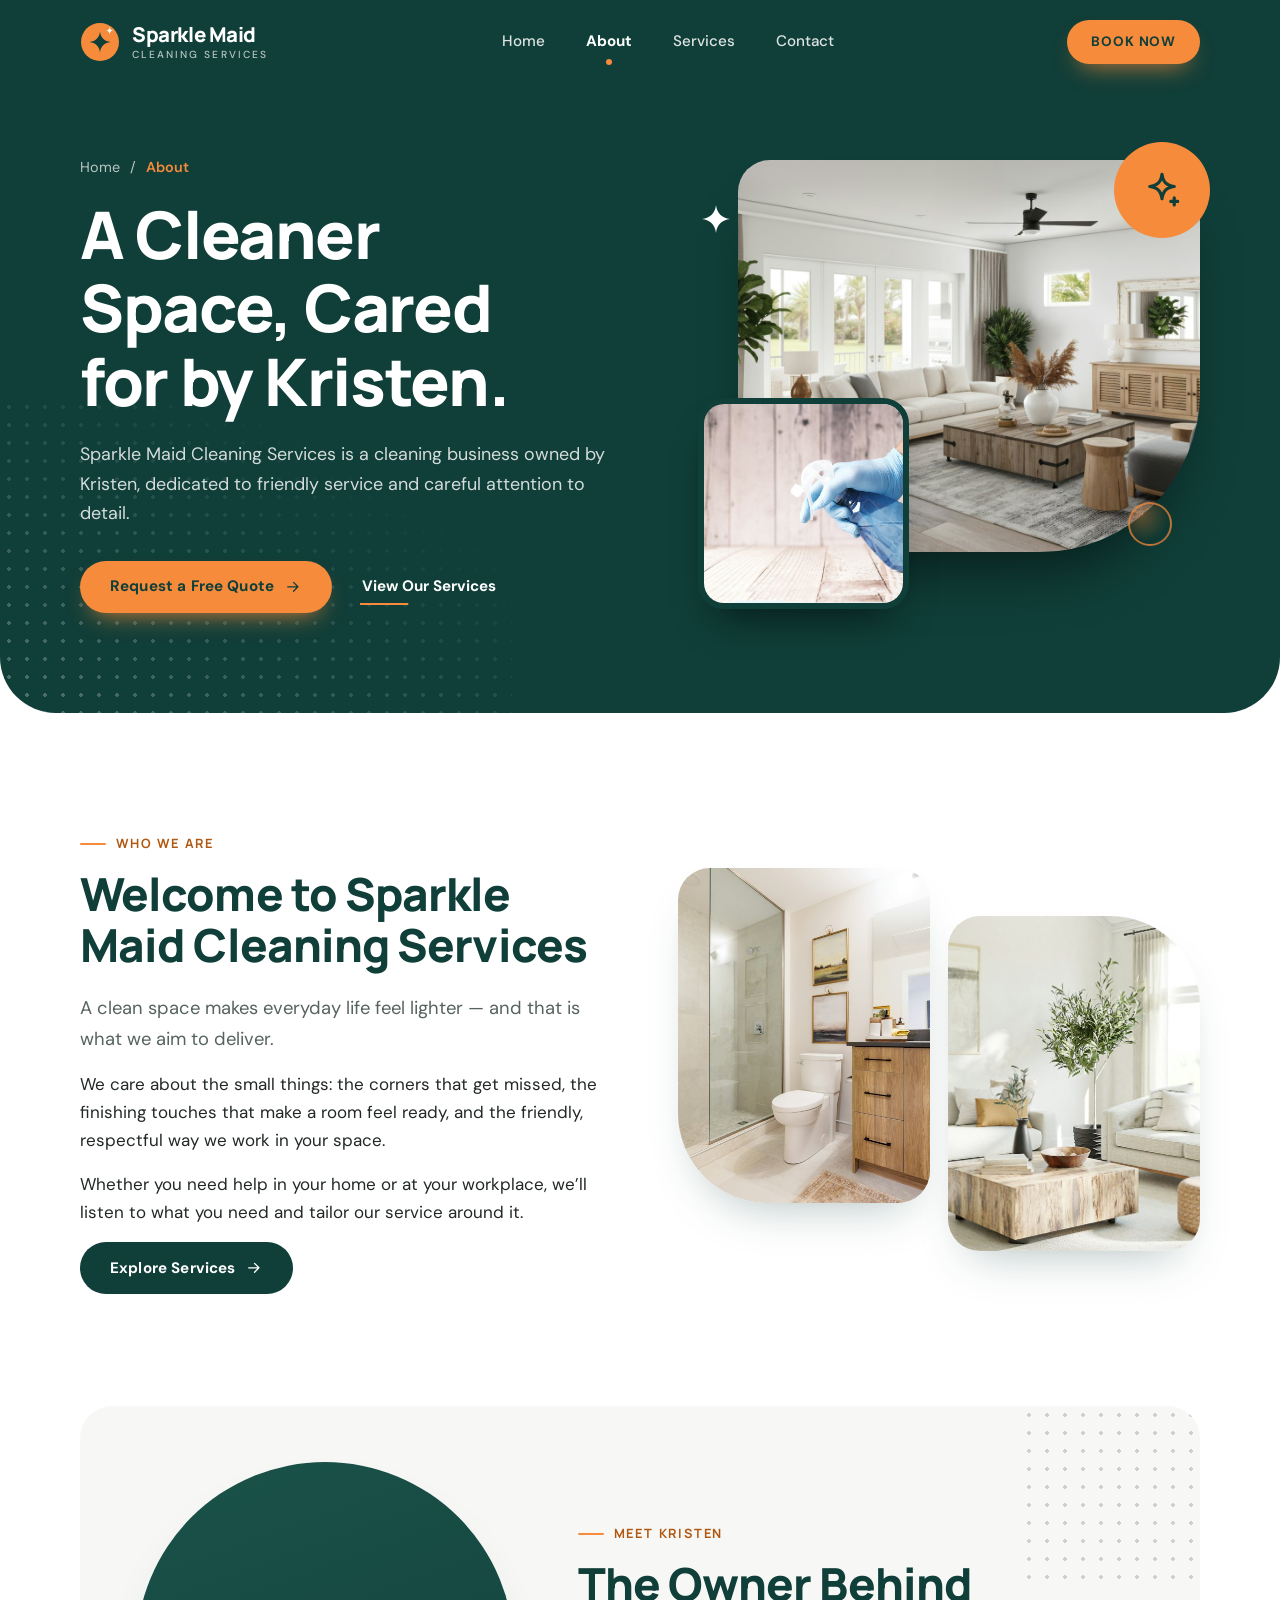
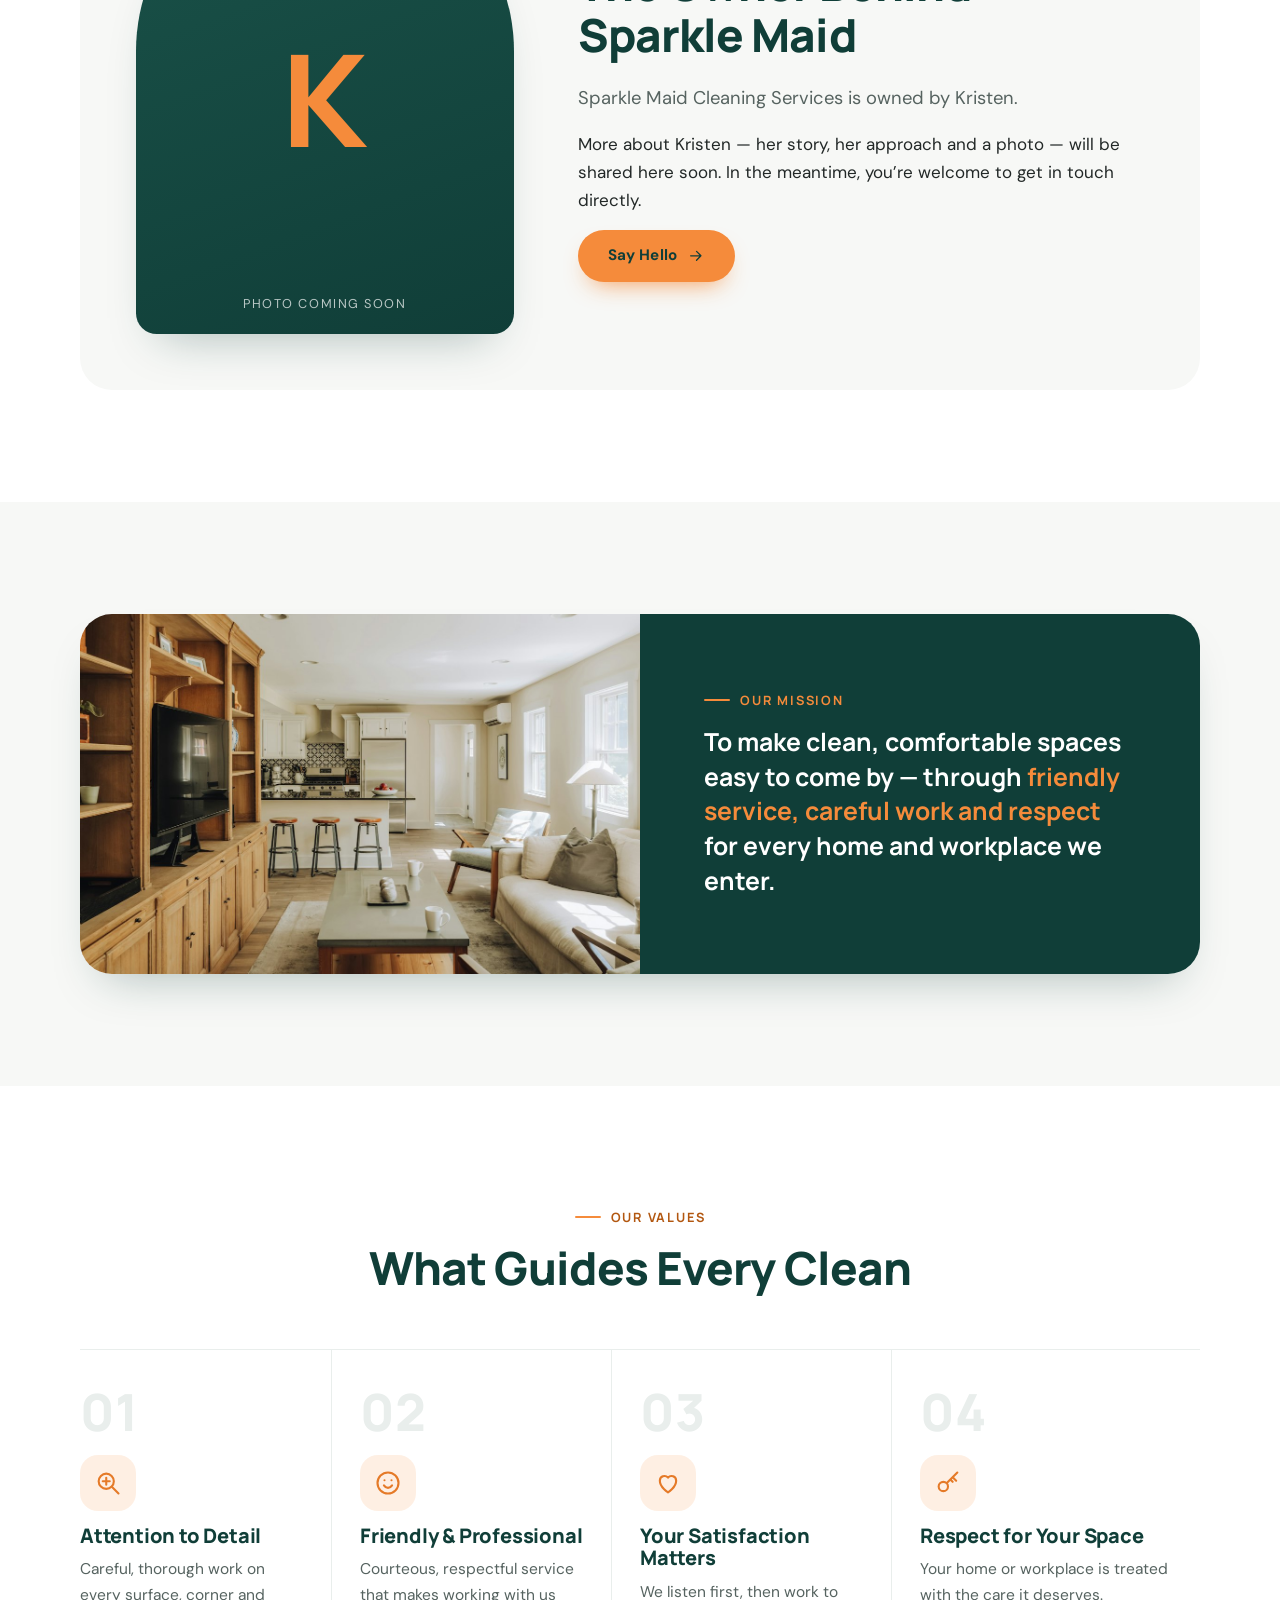
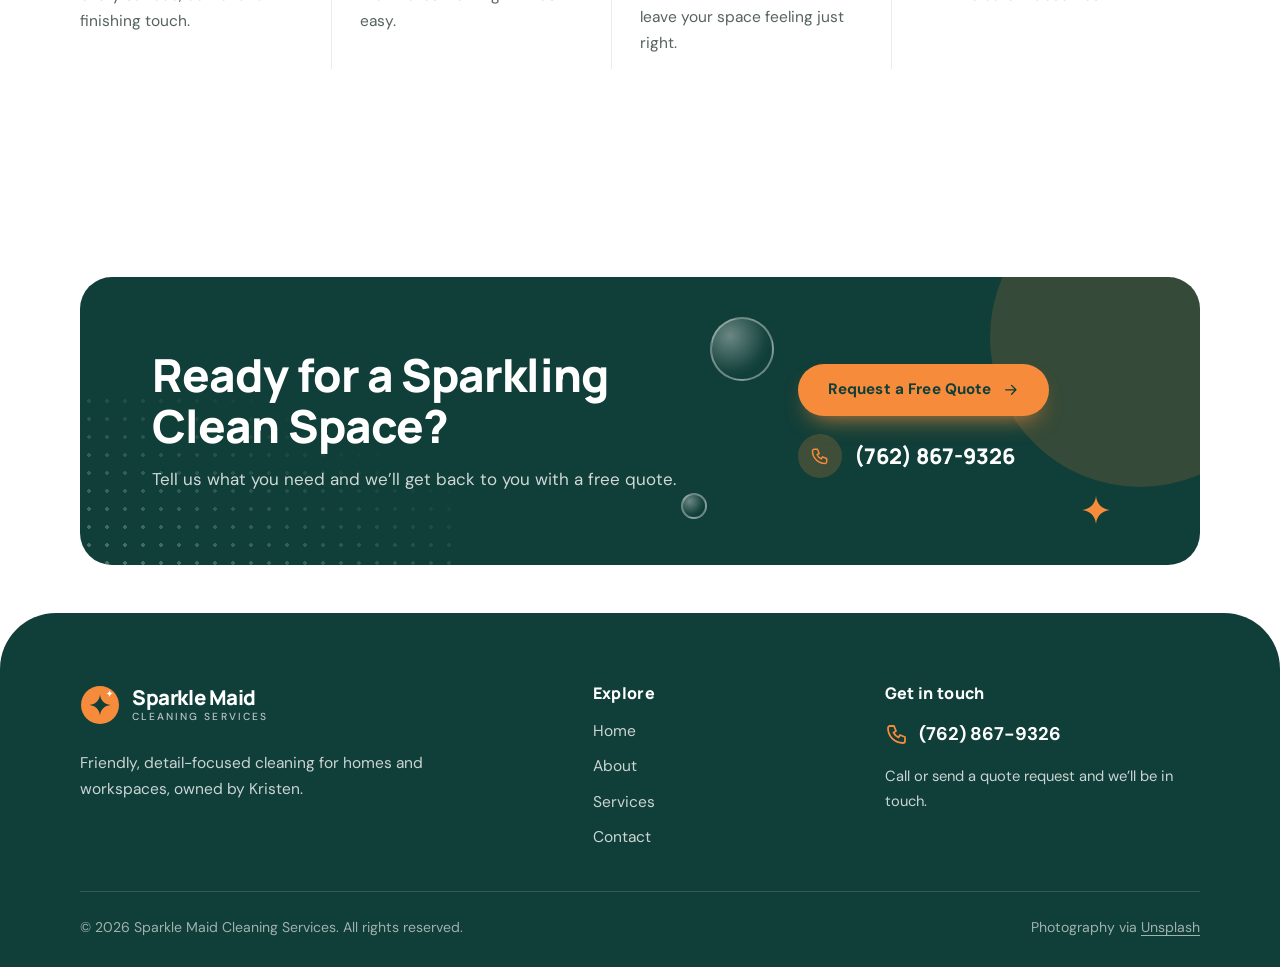
==== about.html @ 7c6f7af4 "Add Sparkle Maid Cleaning Services website Co-Authored-By: Claude Sonnet 5.5 <noreply@anthropic.com>" ====
<!DOCTYPE html>
<html lang="en">
<head>
  <meta charset="utf-8">
  <meta name="viewport" content="width=device-width, initial-scale=1">
  <title>About Us | Sparkle Maid Cleaning Services</title>
  <meta name="description" content="Meet Sparkle Maid Cleaning Services, a cleaning business owned by Kristen and built on friendly service, careful work and respect for your space.">
  <meta name="theme-color" content="#103E38">
  <meta property="og:type" content="website">
  <meta property="og:site_name" content="Sparkle Maid Cleaning Services">
  <meta property="og:title" content="About Us | Sparkle Maid Cleaning Services">
  <meta property="og:description" content="Meet Sparkle Maid Cleaning Services, a cleaning business owned by Kristen and built on friendly service, careful work and respect for your space.">
  <link rel="icon" href="images/favicon.svg" type="image/svg+xml">
  <link rel="preconnect" href="https://fonts.googleapis.com">
  <link rel="preconnect" href="https://fonts.gstatic.com" crossorigin>
  <link rel="stylesheet" href="https://fonts.googleapis.com/css2?family=DM+Sans:wght@400;500;700&family=Manrope:wght@700;800&display=swap">
  <link rel="stylesheet" href="css/styles.css">
  <script>document.documentElement.classList.add('js');</script>
</head>
<body>
<a class="skip-link" href="#main">Skip to main content</a>

<svg width="0" height="0" style="position:absolute" aria-hidden="true" focusable="false">
  <defs>
    <symbol id="logo-mark" viewBox="0 0 40 40"><circle cx="20" cy="20" r="19" fill="#F58B3B"/><path transform="translate(9.5 9.5) scale(.875)" fill="#103E38" d="M12 0c.8 7 5 11.2 12 12-7 .8-11.2 5-12 12C11.2 17 7 12.8 0 12 7 11.2 11.2 7 12 0z"/><path transform="translate(26 5) scale(.3)" fill="#fff" d="M12 0c.8 7 5 11.2 12 12-7 .8-11.2 5-12 12C11.2 17 7 12.8 0 12 7 11.2 11.2 7 12 0z"/></symbol>
    <symbol id="i-arrow" viewBox="0 0 24 24"><path d="M5 12h14M13 6l6 6-6 6"/></symbol>
    <symbol id="i-check" viewBox="0 0 24 24"><path d="M5 12.5l4.5 4.5L19 7.5"/></symbol>
    <symbol id="i-menu" viewBox="0 0 24 24"><path d="M4 7h16M4 12h16M4 17h16"/></symbol>
    <symbol id="i-close" viewBox="0 0 24 24"><path d="M6 6l12 12M18 6L6 18"/></symbol>
    <symbol id="i-phone" viewBox="0 0 24 24"><path d="M5 4h4l2 5-2.5 1.5a11 11 0 005 5L15 13l5 2v4a2 2 0 01-2 2A15 15 0 013 6a2 2 0 012-2z"/></symbol>
    <symbol id="i-detail" viewBox="0 0 24 24"><circle cx="10.5" cy="10.5" r="6.5"/><path d="M15.5 15.5L21 21M10.5 7.5v6M7.5 10.5h6"/></symbol>
    <symbol id="i-smile" viewBox="0 0 24 24"><circle cx="12" cy="12" r="9"/><path d="M8.5 14c1 1.5 2.2 2.2 3.5 2.2s2.5-.7 3.5-2.2M9 9.6h.01M15 9.6h.01"/></symbol>
    <symbol id="i-heart" viewBox="0 0 24 24"><path d="M12 20s-7-4.4-7-10a4 4 0 017-2.6A4 4 0 0119 10c0 5.6-7 10-7 10z"/></symbol>
    <symbol id="i-home" viewBox="0 0 24 24"><path d="M4 11l8-7 8 7v8a1 1 0 01-1 1h-4v-6H9v6H5a1 1 0 01-1-1v-8z"/></symbol>
    <symbol id="i-sparkle" viewBox="0 0 24 24"><path d="M12 3c.6 4.5 2.5 6.4 7 7-4.5.6-6.4 2.5-7 7-.6-4.5-2.5-6.4-7-7 4.5-.6 6.4-2.5 7-7zM19 16.5v4M17 18.5h4"/></symbol>
    <symbol id="i-drop" viewBox="0 0 24 24"><path d="M12 3s6 6.2 6 10.5a6 6 0 01-12 0C6 9.2 12 3 12 3z"/></symbol>
    <symbol id="i-box" viewBox="0 0 24 24"><path d="M3 8l9-5 9 5v8l-9 5-9-5V8zM3 8l9 5 9-5M12 13v8"/></symbol>
    <symbol id="i-building" viewBox="0 0 24 24"><path d="M5 21V4h9v17M14 9h5v12M3 21h18M8 8h3M8 12h3M8 16h3"/></symbol>
    <symbol id="i-chat" viewBox="0 0 24 24"><path d="M4 5h16v11H9l-5 4V5z"/></symbol>
    <symbol id="i-sliders" viewBox="0 0 24 24"><path d="M4 7h8M18 7h2M4 17h2M12 17h8"/><circle cx="15" cy="7" r="2.2"/><circle cx="9" cy="17" r="2.2"/></symbol>
    <symbol id="i-key" viewBox="0 0 24 24"><circle cx="8" cy="15" r="4"/><path d="M11 12l9-9M16 7l3 3M14 9l2 2"/></symbol>
    <symbol id="i-user" viewBox="0 0 24 24"><circle cx="12" cy="8" r="4"/><path d="M4 21c0-4 3.6-6 8-6s8 2 8 6"/></symbol>
    <symbol id="i-quote" viewBox="0 0 24 24"><path fill="currentColor" stroke="none" d="M6 6h5v6c0 3.6-1.8 6-5 7l-1-1.8c1.7-.8 2.4-2 2.4-3.7H6V6zm8 0h5v6c0 3.6-1.8 6-5 7l-1-1.8c1.7-.8 2.4-2 2.4-3.7H14V6z"/></symbol>
  </defs>
</svg>

<header class="site-header">
  <div class="container nav">
    <a class="logo" href="index.html" aria-label="Sparkle Maid Cleaning Services — home">
      <svg class="logo-mark" aria-hidden="true"><use href="#logo-mark"/></svg>
      <span class="logo-text">Sparkle Maid<small>Cleaning Services</small></span>
    </a>
    <nav class="nav-links" aria-label="Main">
      <a href="index.html">Home</a>
      <a href="about.html" aria-current="page">About</a>
      <a href="services.html">Services</a>
      <a href="contact.html">Contact</a>
    </nav>
    <div class="nav-cta">
      <a class="btn btn-primary btn-sm" href="contact.html">Book Now</a>
      <button class="menu-toggle" type="button" aria-expanded="false" aria-controls="mobile-menu" aria-label="Open menu">
        <svg class="icon i-menu" aria-hidden="true" focusable="false"><use href="#i-menu"/></svg><svg class="icon i-close" aria-hidden="true" focusable="false"><use href="#i-close"/></svg>
      </button>
    </div>
  </div>
  <div class="mobile-menu" id="mobile-menu">
    <ul>
      <li><a href="index.html">Home</a></li>
      <li><a href="about.html" aria-current="page">About</a></li>
      <li><a href="services.html">Services</a></li>
      <li><a href="contact.html">Contact</a></li>
    </ul>
    <a class="btn btn-primary" href="contact.html">Book Now</a>
  </div>
</header>
<main id="main">

<section class="page-hero about-hero on-dark" aria-labelledby="about-title">
  <span class="dots" style="left:0;bottom:0;width:40%;height:50%;-webkit-mask-image:linear-gradient(to top right,#000,transparent 75%);mask-image:linear-gradient(to top right,#000,transparent 75%)" aria-hidden="true"></span>
  <div class="container hero-grid">
    <div class="hero-copy">
      <nav class="crumbs" aria-label="Breadcrumb"><a href="index.html">Home</a><span aria-hidden="true">/</span><span aria-current="page">About</span></nav>
      <h1 id="about-title">A Cleaner Space, Cared for by Kristen.</h1>
      <p class="lead" style="color:rgba(255,255,255,.82)">Sparkle Maid Cleaning Services is a cleaning business owned by Kristen, dedicated to friendly service and careful attention to detail.</p>
      <div class="hero-actions">
        <a class="btn btn-primary" href="contact.html">Request a Free Quote <svg class="icon " aria-hidden="true" focusable="false"><use href="#i-arrow"/></svg></a>
        <a class="link-underline" href="services.html">View Our Services</a>
      </div>
    </div>
    <div class="about-hero-art">
      <div class="big"><img src="images/page-hero-living.jpg" alt="Bright, welcoming living room with white sofas and large windows" width="1500" height="900" fetchpriority="high" decoding="async"></div>
      <div class="small"><img src="images/about-spray.jpg" alt="Blue-gloved hand holding a spray bottle ready to clean" width="1000" height="667"  decoding="async"></div>
      <span class="badge" aria-hidden="true"><svg class="icon " aria-hidden="true" focusable="false"><use href="#i-sparkle"/></svg></span>
      <span class="bubble b2 is-orange" aria-hidden="true"></span><span class="spark s2 white" style="" aria-hidden="true"><svg viewBox="0 0 24 24"><path d="M12 0c.8 7 5 11.2 12 12-7 .8-11.2 5-12 12C11.2 17 7 12.8 0 12 7 11.2 11.2 7 12 0z"/></svg></span>
    </div>
  </div>
</section>

<section class="section" aria-labelledby="intro-heading">
  <div class="container intro-grid">
    <div class="reveal reveal-left">
      <span class="eyebrow">Who We Are</span>
      <h2 id="intro-heading">Welcome to Sparkle Maid Cleaning Services</h2>
      <p class="lead">A clean space makes everyday life feel lighter &mdash; and that is what we aim to deliver.</p>
      <p>We care about the small things: the corners that get missed, the finishing touches that make a room feel ready, and the friendly, respectful way we work in your space.</p>
      <p>Whether you need help in your home or at your workplace, we&rsquo;ll listen to what you need and tailor our service around it.</p>
      <a class="btn btn-dark" href="services.html">Explore Services <svg class="icon " aria-hidden="true" focusable="false"><use href="#i-arrow"/></svg></a>
    </div>
    <div class="intro-photos reveal reveal-right">
      <figure class="i1"><img src="images/about-bath.jpg" alt="Bright bathroom with a wooden vanity, toilet and glass shower" width="1000" height="667" loading="lazy" decoding="async"></figure>
      <figure class="i2"><img src="images/about-living.jpg" alt="Airy living room with a white sofa, plant and large window" width="1200" height="675" loading="lazy" decoding="async"></figure>
    </div>
  </div>
</section>

<section class="section" style="padding-top:0" aria-labelledby="kristen-heading">
  <div class="container">
    <div class="kristen reveal reveal-zoom">
      <span class="dots dark" aria-hidden="true"></span>
      <!-- EDITABLE: replace the monogram with <img src="images/kristen.jpg" alt="Kristen, owner of Sparkle Maid Cleaning Services"> once a photo is available -->
      <div class="kristen-photo" role="img" aria-label="Photo of Kristen coming soon"><span class="initial" aria-hidden="true">K</span><small>Photo coming soon</small></div>
      <div>
        <span class="eyebrow">Meet Kristen</span>
        <h2 id="kristen-heading">The Owner Behind Sparkle Maid</h2>
        <p class="lead">Sparkle Maid Cleaning Services is owned by Kristen.</p>
        <!-- EDITABLE: add Kristen's own story, background and approach here -->
        <p>More about Kristen &mdash; her story, her approach and a photo &mdash; will be shared here soon. In the meantime, you&rsquo;re welcome to get in touch directly.</p>
        <a class="btn btn-primary" href="contact.html">Say Hello <svg class="icon " aria-hidden="true" focusable="false"><use href="#i-arrow"/></svg></a>
      </div>
    </div>
  </div>
</section>

<section class="section bg-off" aria-labelledby="mission-heading">
  <div class="container">
    <div class="mission reveal">
      <div class="mission-photo"><img src="images/about-mission.jpg" alt="Spacious, sunlit living area and kitchen with wooden shelving" width="1200" height="800" loading="lazy" decoding="async"></div>
      <div class="mission-copy on-dark">
        <span class="eyebrow light">Our Mission</span>
        <h2 id="mission-heading" class="sr-only">Our Mission</h2>
        <!-- EDITABLE: confirm the mission statement with the owner -->
        <blockquote>To make clean, comfortable spaces easy to come by &mdash; through <em>friendly service, careful work and respect</em> for every home and workplace we enter.</blockquote>
      </div>
    </div>
  </div>
</section>

<section class="section" aria-labelledby="values-heading">
  <div class="container">
    <div class="section-head reveal">
      <span class="eyebrow">Our Values</span>
      <h2 id="values-heading">What Guides Every Clean</h2>
    </div>
    <!-- EDITABLE: confirm values with the owner -->
    <div class="values">
      <article class="value-card reveal" style="--d:0s"><div class="icon-badge"><svg class="icon " aria-hidden="true" focusable="false"><use href="#i-detail"/></svg></div><h3>Attention to Detail</h3><p>Careful, thorough work on every surface, corner and finishing touch.</p></article>
      <article class="value-card reveal" style="--d:0.08s"><div class="icon-badge"><svg class="icon " aria-hidden="true" focusable="false"><use href="#i-smile"/></svg></div><h3>Friendly &amp; Professional</h3><p>Courteous, respectful service that makes working with us easy.</p></article>
      <article class="value-card reveal" style="--d:0.16s"><div class="icon-badge"><svg class="icon " aria-hidden="true" focusable="false"><use href="#i-heart"/></svg></div><h3>Your Satisfaction Matters</h3><p>We listen first, then work to leave your space feeling just right.</p></article>
      <article class="value-card reveal" style="--d:0.24s"><div class="icon-badge"><svg class="icon " aria-hidden="true" focusable="false"><use href="#i-key"/></svg></div><h3>Respect for Your Space</h3><p>Your home or workplace is treated with the care it deserves.</p></article>
    </div>
  </div>
</section>


<section class="cta-wrap" aria-labelledby="cta-heading">
  <div class="container">
    <div class="cta on-dark reveal reveal-zoom">
      <span class="dots" aria-hidden="true"></span>
      <span class="bubble cb1" aria-hidden="true"></span><span class="bubble cb2" aria-hidden="true"></span><span class="spark cs1" style="" aria-hidden="true"><svg viewBox="0 0 24 24"><path d="M12 0c.8 7 5 11.2 12 12-7 .8-11.2 5-12 12C11.2 17 7 12.8 0 12 7 11.2 11.2 7 12 0z"/></svg></span>
      <div style="position:relative;z-index:2">
        <h2 id="cta-heading">Ready for a Sparkling Clean Space?</h2>
        <p>Tell us what you need and we&rsquo;ll get back to you with a free quote.</p>
      </div>
      <div class="cta-actions">
        <a class="btn btn-primary" href="contact.html">Request a Free Quote <svg class="icon " aria-hidden="true" focusable="false"><use href="#i-arrow"/></svg></a>
        <a class="cta-phone" href="tel:+17628679326"><span class="icon-badge"><svg class="icon " aria-hidden="true" focusable="false"><use href="#i-phone"/></svg></span><span><span class="sr-only">Call us: </span>(762) 867-9326</span></a>
      </div>
    </div>
  </div>
</section>

</main>
<footer class="site-footer">
  <div class="container">
    <div class="footer-grid">
      <div>
        <a class="logo" href="index.html" aria-label="Sparkle Maid Cleaning Services — home">
          <svg class="logo-mark" aria-hidden="true"><use href="#logo-mark"/></svg>
          <span class="logo-text">Sparkle Maid<small>Cleaning Services</small></span>
        </a>
        <p>Friendly, detail-focused cleaning for homes and workspaces, owned by Kristen.</p>
      </div>
      <nav aria-label="Footer">
        <h3>Explore</h3>
        <ul class="footer-links">
          <li><a href="index.html">Home</a></li>
          <li><a href="about.html">About</a></li>
          <li><a href="services.html">Services</a></li>
          <li><a href="contact.html">Contact</a></li>
        </ul>
      </nav>
      <div class="footer-contact">
        <h3>Get in touch</h3>
        <a href="tel:+17628679326"><svg class="icon " aria-hidden="true" focusable="false"><use href="#i-phone"/></svg><span>(762) 867-9326</span></a>
        <p>Call or send a quote request and we&rsquo;ll be in touch.</p>
      </div>
    </div>
    <div class="footer-bottom">
      <span>&copy; <span data-year>2026</span> Sparkle Maid Cleaning Services. All rights reserved.</span>
      <span>Photography via <a href="https://unsplash.com" target="_blank" rel="noopener">Unsplash</a></span>
    </div>
  </div>
</footer>
<script src="js/main.js"></script>
</body>
</html>
---- css/styles.css ----
/* ==========================================================================
   Sparkle Maid Cleaning Services — shared stylesheet
   Palette: forest green #103E38 · orange #F58B3B · off-white #F7F8F6
   ========================================================================== */

:root {
  --green: #103E38;
  --green-deep: #0b2f2a;
  --green-soft: #1a5249;
  --orange: #F58B3B;
  --orange-dark: #e57a28;
  --white: #FFFFFF;
  --off: #F7F8F6;
  --ink: #222827;
  --ink-soft: #566360;
  --line: #E9EEEC;

  --ff-head: "Manrope", system-ui, -apple-system, "Segoe UI", sans-serif;
  --ff-body: "DM Sans", system-ui, -apple-system, "Segoe UI", sans-serif;

  --radius: 22px;
  --radius-lg: 32px;
  --shadow: 0 24px 48px -24px rgba(16, 62, 56, 0.35);
  --shadow-sm: 0 10px 28px -14px rgba(16, 62, 56, 0.28);
  --ease: cubic-bezier(0.22, 0.8, 0.3, 1);
  --gutter: clamp(20px, 5vw, 40px);
  --header-h: 84px;
}

/* ---------- Reset & base ---------- */
*, *::before, *::after { box-sizing: border-box; }
html { scroll-behavior: smooth; -webkit-text-size-adjust: 100%; scroll-padding-top: calc(var(--header-h) + 16px); }
body {
  margin: 0;
  font-family: var(--ff-body);
  font-size: 1.0625rem;
  line-height: 1.65;
  color: var(--ink);
  background: var(--white);
  overflow-x: hidden;
  -webkit-font-smoothing: antialiased;
}
img { display: block; max-width: 100%; height: auto; }
a { color: inherit; text-decoration: none; }
p { margin: 0 0 1rem; }
ul { margin: 0; padding: 0; list-style: none; }
h1, h2, h3, h4 { font-family: var(--ff-head); font-weight: 800; line-height: 1.12; letter-spacing: -0.02em; margin: 0 0 0.5em; color: var(--green); }
h1, h2 { text-wrap: balance; }
h1 { font-size: clamp(2.4rem, 5.4vw, 4.1rem); }
h2 { font-size: clamp(1.85rem, 3.6vw, 2.85rem); }
h3 { font-size: 1.25rem; letter-spacing: -0.01em; }
button, input, select, textarea { font: inherit; color: inherit; }
:focus-visible { outline: 3px solid var(--orange); outline-offset: 3px; border-radius: 6px; }

.container { width: 100%; max-width: 1200px; margin-inline: auto; padding-inline: var(--gutter); }
.section { padding-block: clamp(64px, 9vw, 112px); }
.bg-off { background: var(--off); }
.center { text-align: center; }
.lead { font-size: 1.15rem; color: var(--ink-soft); max-width: 60ch; }
.center .lead { margin-inline: auto; }
.sr-only { position: absolute; width: 1px; height: 1px; margin: -1px; padding: 0; overflow: hidden; clip: rect(0 0 0 0); white-space: nowrap; border: 0; }
.skip-link { position: absolute; left: 12px; top: -60px; z-index: 100; background: var(--orange); color: var(--green); padding: 10px 18px; border-radius: 10px; font-weight: 700; transition: top .2s; }
.skip-link:focus { top: 12px; }

.icon { width: 1.5rem; height: 1.5rem; fill: none; stroke: currentColor; stroke-width: 1.8; stroke-linecap: round; stroke-linejoin: round; flex: none; }
.icon-fill { fill: currentColor; stroke: none; }

.eyebrow {
  display: inline-flex; align-items: center; gap: 10px;
  font-family: var(--ff-head); font-weight: 700; font-size: 0.8rem;
  letter-spacing: 0.14em; text-transform: uppercase; color: #B25710;
  margin-bottom: 14px;
}
.eyebrow::before { content: ""; width: 26px; height: 2px; background: var(--orange); border-radius: 2px; }
.on-dark .eyebrow, .eyebrow.light { color: var(--orange); }
.on-dark h1, .on-dark h2, .on-dark h3 { color: var(--white); }

/* ---------- Buttons ---------- */
.btn {
  display: inline-flex; align-items: center; justify-content: center; gap: 10px;
  min-height: 52px; padding: 0 28px;
  font-family: var(--ff-body); font-weight: 700; font-size: 0.95rem; letter-spacing: 0.01em;
  border: 2px solid transparent; border-radius: 999px; cursor: pointer;
  transition: background-color .25s var(--ease), color .25s var(--ease), border-color .25s var(--ease), transform .25s var(--ease), box-shadow .25s var(--ease);
}
.btn .icon { width: 1.1rem; height: 1.1rem; transition: transform .25s var(--ease); }
.btn:hover .icon { transform: translateX(4px); }
.btn-primary { background: var(--orange); color: var(--green); box-shadow: 0 12px 24px -12px rgba(245, 139, 59, 0.9); }
.btn-primary:hover { background: var(--white); color: var(--green); transform: translateY(-2px); box-shadow: 0 16px 28px -14px rgba(0, 0, 0, 0.45); }
.btn-outline { border-color: rgba(255, 255, 255, 0.45); color: var(--white); }
.btn-outline:hover { background: var(--white); color: var(--green); border-color: var(--white); transform: translateY(-2px); }
.btn-dark { background: var(--green); color: var(--white); }
.btn-dark:hover { background: var(--orange); color: var(--green); transform: translateY(-2px); }
.btn-sm { min-height: 44px; padding: 0 22px; font-size: 0.85rem; letter-spacing: 0.06em; text-transform: uppercase; }
.link-underline { color: var(--white); font-weight: 700; font-size: 0.95rem; position: relative; padding: 6px 2px; }
.link-underline::after { content: ""; position: absolute; left: 0; right: 0; bottom: 0; height: 2px; background: var(--orange); transform-origin: left; transition: transform .3s var(--ease); }
.link-underline:hover { color: var(--orange); }

/* ---------- Header ---------- */
.site-header { position: sticky; top: 0; z-index: 60; background: var(--green); transition: box-shadow .3s; }
.site-header.is-scrolled { box-shadow: 0 10px 30px -14px rgba(0, 0, 0, 0.55); }
.nav { display: flex; align-items: center; justify-content: space-between; gap: 24px; height: var(--header-h); }
.logo { display: inline-flex; align-items: center; gap: 12px; color: var(--white); }
.logo-mark { width: 40px; height: 40px; }
.logo-text { font-family: var(--ff-head); font-weight: 800; font-size: 1.28rem; letter-spacing: -0.02em; line-height: 1; }
.logo-text small { display: block; font-family: var(--ff-body); font-weight: 500; font-size: 0.64rem; letter-spacing: 0.2em; text-transform: uppercase; color: rgba(255, 255, 255, 0.7); margin-top: 5px; }
.nav-links { display: flex; align-items: center; gap: clamp(22px, 3.2vw, 44px); }
.nav-links a { position: relative; font-weight: 500; font-size: 0.95rem; color: rgba(255, 255, 255, 0.86); padding: 8px 0; transition: color .2s; }
.nav-links a:hover { color: var(--orange); }
.nav-links a[aria-current="page"] { color: var(--white); font-weight: 700; }
.nav-links a[aria-current="page"]::after { content: ""; position: absolute; left: 50%; bottom: -2px; width: 6px; height: 6px; margin-left: -3px; border-radius: 50%; background: var(--orange); }
.nav-cta { display: flex; align-items: center; gap: 12px; }
.menu-toggle { display: none; width: 48px; height: 48px; align-items: center; justify-content: center; border: 0; border-radius: 14px; background: rgba(255, 255, 255, 0.1); color: var(--white); cursor: pointer; }
.menu-toggle .i-close { display: none; }
.menu-toggle[aria-expanded="true"] .i-menu { display: none; }
.menu-toggle[aria-expanded="true"] .i-close { display: block; }
.mobile-menu { display: none; }

/* ---------- Decorative graphics ---------- */
.deco { position: absolute; pointer-events: none; }
.bubble {
  position: absolute; border-radius: 50%; pointer-events: none;
  border: 2px solid rgba(255, 255, 255, 0.38);
  background: radial-gradient(circle at 30% 28%, rgba(255, 255, 255, 0.38), rgba(255, 255, 255, 0.04) 58%, transparent 70%);
  animation: float var(--dur, 7s) ease-in-out infinite;
  animation-delay: var(--delay, 0s);
}
.bubble.is-orange { border-color: rgba(245, 139, 59, 0.7); background: radial-gradient(circle at 30% 28%, rgba(245, 139, 59, 0.35), rgba(245, 139, 59, 0.04) 60%, transparent 70%); }
.spark { position: absolute; pointer-events: none; color: var(--orange); animation: twinkle var(--dur, 4s) ease-in-out infinite; animation-delay: var(--delay, 0s); }
.spark.white { color: var(--white); }
.spark svg { width: 100%; height: 100%; fill: currentColor; }
.dots { position: absolute; pointer-events: none; background-image: radial-gradient(rgba(255, 255, 255, 0.28) 1.6px, transparent 1.8px); background-size: 18px 18px; }
.dots.dark { background-image: radial-gradient(rgba(16, 62, 56, 0.2) 1.6px, transparent 1.8px); }
.tag-sticker {
  position: absolute; display: inline-flex; align-items: center; gap: 8px; padding: 10px 18px;
  border: 2px solid rgba(255, 255, 255, 0.85); border-radius: 18px; color: var(--white);
  font-family: var(--ff-head); font-weight: 800; font-size: 0.82rem; letter-spacing: 0.16em; text-transform: uppercase;
  background: rgba(16, 62, 56, 0.55); backdrop-filter: blur(4px); transform: rotate(-12deg);
  animation: bob 5s ease-in-out infinite;
}
.tag-sticker .icon { width: 1rem; height: 1rem; color: var(--orange); }

@keyframes float { 0%, 100% { transform: translateY(0) translateX(0); } 50% { transform: translateY(-18px) translateX(6px); } }
@keyframes twinkle { 0%, 100% { transform: scale(1) rotate(0); opacity: 1; } 50% { transform: scale(0.7) rotate(18deg); opacity: 0.6; } }
@keyframes bob { 0%, 100% { transform: rotate(-12deg) translateY(0); } 50% { transform: rotate(-9deg) translateY(-8px); } }
@keyframes rise { from { opacity: 0; transform: translateY(40px) scale(0.97); } to { opacity: 1; transform: none; } }
@keyframes fade-up { from { opacity: 0; transform: translateY(24px); } to { opacity: 1; transform: none; } }
@keyframes pop { 0% { transform: scale(0.4); opacity: 0; } 100% { transform: scale(1); opacity: 1; } }
@keyframes wiggle { 0%, 100% { transform: rotate(0); } 25% { transform: rotate(-10deg) scale(1.08); } 75% { transform: rotate(8deg) scale(1.08); } }

/* ---------- Hero (home) ---------- */
.hero { position: relative; background: var(--green); color: var(--white); border-radius: 0 0 clamp(28px, 5vw, 56px) clamp(28px, 5vw, 56px); overflow: hidden; padding: clamp(36px, 6vw, 72px) 0 clamp(150px, 15vw, 190px); }
.hero .dots { left: 0; bottom: 0; width: 46%; height: 52%; -webkit-mask-image: linear-gradient(to top right, #000, transparent 75%); mask-image: linear-gradient(to top right, #000, transparent 75%); }
.hero-grid { position: relative; display: grid; grid-template-columns: 1.1fr 0.9fr; align-items: center; gap: clamp(24px, 5vw, 64px); }
.hero-copy { position: relative; z-index: 2; }
.hero-copy h1 { color: var(--white); margin-bottom: 22px; animation: fade-up .8s var(--ease) both; }
.hero-copy h1 em { font-style: normal; color: var(--orange); }
.hero-copy p { color: rgba(255, 255, 255, 0.82); font-size: 1.12rem; max-width: 46ch; margin-bottom: 32px; animation: fade-up .8s .12s var(--ease) both; }
.hero-actions { display: flex; flex-wrap: wrap; align-items: center; gap: 14px 28px; animation: fade-up .8s .24s var(--ease) both; }
.hero-actions .link-underline::after { transform: scaleX(0.35); }
.hero-actions .link-underline:hover::after { transform: scaleX(1); }

.hero-art { position: relative; width: min(100%, 470px); margin-inline: auto 0; padding-block: 24px 0; }
.art-circle { position: absolute; width: 92%; aspect-ratio: 1; right: -22%; bottom: 0; border-radius: 50%; background: var(--orange); opacity: 0.95; animation: pop .9s .1s var(--ease) both; }
.art-ring { position: absolute; width: 112%; aspect-ratio: 1; left: -12%; top: 6%; border-radius: 50%; border: 2px dashed rgba(255, 255, 255, 0.22); }
.art-photo { position: relative; border-radius: 999px 999px 30px 30px; overflow: hidden; aspect-ratio: 1120 / 1350; background: var(--green-soft); box-shadow: 0 40px 60px -30px rgba(0, 0, 0, 0.55); animation: rise 1s .15s var(--ease) both; }
.art-photo img { width: 100%; height: 100%; object-fit: cover; }
.hero-art .b1 { width: 78px; height: 78px; left: -30px; top: 12%; --dur: 6s; }
.hero-art .b2 { width: 38px; height: 38px; right: 6px; top: 4%; --dur: 5s; --delay: -1s; }
.hero-art .b3 { width: 54px; height: 54px; right: -26px; bottom: 28%; --dur: 8s; --delay: -3s; }
.hero-art .b4 { width: 22px; height: 22px; left: 10px; bottom: 18%; --dur: 6s; --delay: -2s; }
.hero-art .s1 { width: 34px; height: 34px; left: -18px; bottom: 36%; }
.hero-art .s2 { width: 22px; height: 22px; right: 18%; top: 0; --delay: -1.5s; }
.hero-art .tag-sticker { right: -14px; top: 22%; z-index: 3; }

/* ---------- Feature cards (overlap hero) ---------- */
.features { position: relative; z-index: 5; margin-top: clamp(-100px, -8vw, -72px); }
.features-grid { display: grid; grid-template-columns: repeat(3, 1fr); gap: 24px; }
.feature-card { background: var(--white); border-radius: var(--radius); padding: 30px 28px 32px; box-shadow: var(--shadow); border: 1px solid rgba(16, 62, 56, 0.05); transition: transform .35s var(--ease), box-shadow .35s var(--ease); }
.feature-card:hover { transform: translateY(-8px); box-shadow: 0 32px 56px -24px rgba(16, 62, 56, 0.45); }
.icon-badge { display: grid; place-items: center; width: 56px; height: 56px; border-radius: 18px; background: rgba(245, 139, 59, 0.14); color: var(--orange-dark); margin-bottom: 20px; transition: background-color .3s, color .3s; }
.icon-badge .icon { width: 28px; height: 28px; }
.feature-card:hover .icon-badge, .benefit:hover .icon-badge, .value-card:hover .icon-badge { background: var(--orange); color: var(--white); }
.feature-card:hover .icon-badge .icon, .benefit:hover .icon-badge .icon, .value-card:hover .icon-badge .icon { animation: wiggle .6s var(--ease); }
.feature-card h3 { margin-bottom: 8px; }
.feature-card p { color: var(--ink-soft); font-size: 0.97rem; margin: 0; }

/* ---------- About preview / collage ---------- */
.split { display: grid; grid-template-columns: 1fr 1fr; align-items: center; gap: clamp(36px, 6vw, 88px); }
.collage { position: relative; padding-bottom: 72px; padding-right: 8%; }
.collage .main { border-radius: var(--radius-lg); overflow: hidden; box-shadow: var(--shadow); aspect-ratio: 5 / 4; }
.collage img { width: 100%; height: 100%; object-fit: cover; }
.collage .sm { position: absolute; border: 6px solid var(--white); border-radius: 24px; overflow: hidden; box-shadow: var(--shadow); transition: transform .5s var(--ease); }
.collage .sm-1 { right: 0; bottom: 0; width: 34%; aspect-ratio: 3 / 4; z-index: 2; }
.collage .sm-2 { right: 26%; bottom: -8px; width: 30%; aspect-ratio: 1; z-index: 3; }
.collage:hover .sm-1 { transform: translate(6px, -6px) rotate(2deg); }
.collage:hover .sm-2 { transform: translate(-4px, 4px) rotate(-3deg); }
.collage .dots { left: -24px; top: -24px; width: 120px; height: 120px; z-index: -1; }
.check-grid { display: grid; grid-template-columns: 1fr 1fr; gap: 14px 22px; margin: 26px 0 34px; }
.check-grid li { display: flex; align-items: center; gap: 12px; font-weight: 600; font-size: 0.96rem; color: var(--ink); }
.check-box { display: grid; place-items: center; width: 28px; height: 28px; flex: none; border-radius: 8px; background: var(--orange); color: var(--white); }
.check-box .icon { width: 16px; height: 16px; stroke-width: 2.6; }

/* ---------- Dark commitment band ---------- */
.band { position: relative; background: var(--green); color: var(--white); border-radius: clamp(28px, 5vw, 56px); overflow: hidden; }
.band-grid { position: relative; display: grid; grid-template-columns: 1fr 1fr; align-items: center; gap: clamp(36px, 6vw, 80px); padding-block: clamp(56px, 8vw, 96px); }
.band h2 { color: var(--white); }
.band p { color: rgba(255, 255, 255, 0.8); max-width: 48ch; }
.highlights { display: flex; flex-wrap: wrap; gap: 14px 30px; margin: 26px 0 34px; }
.highlights li { display: flex; align-items: center; gap: 12px; font-weight: 600; }
.highlights .check-box { background: rgba(255, 255, 255, 0.12); color: var(--orange); border: 1px solid rgba(255, 255, 255, 0.2); }
.photo-stack { position: relative; height: clamp(340px, 40vw, 470px); }
.photo-stack figure { position: absolute; margin: 0; border: 8px solid var(--white); border-radius: 26px; overflow: hidden; box-shadow: 0 30px 50px -22px rgba(0, 0, 0, 0.6); transition: transform .5s var(--ease); }
.photo-stack img { width: 100%; height: 100%; object-fit: cover; }
.photo-stack .p1 { right: 2%; top: 0; width: 56%; aspect-ratio: 4 / 4.6; transform: rotate(5deg); z-index: 2; }
.photo-stack .p2 { left: 0; bottom: 4%; width: 48%; aspect-ratio: 1; transform: rotate(-6deg); z-index: 3; }
.photo-stack .p3 { right: 0; bottom: 0; width: 46%; aspect-ratio: 1 / 1.05; transform: rotate(3deg); z-index: 4; }
.photo-stack:hover .p1 { transform: rotate(7deg) translateY(-6px); }
.photo-stack:hover .p2 { transform: rotate(-8deg) translateY(4px); }
.photo-stack:hover .p3 { transform: rotate(5deg) translate(4px, 4px); }
.band .dots { right: 0; top: 0; width: 40%; height: 50%; -webkit-mask-image: linear-gradient(to bottom left, #000, transparent 75%); mask-image: linear-gradient(to bottom left, #000, transparent 75%); }
.band .bubble.bb1 { width: 70px; height: 70px; left: 46%; top: 12%; --dur: 7s; }
.band .bubble.bb2 { width: 30px; height: 30px; left: 50%; bottom: 14%; --dur: 5s; --delay: -2s; }

/* ---------- Service cards ---------- */
.section-head { max-width: 720px; margin: 0 auto clamp(36px, 5vw, 56px); text-align: center; }
.svc-grid { display: grid; grid-template-columns: repeat(4, 1fr); gap: 22px; }
.svc-card { position: relative; display: block; border-radius: var(--radius); overflow: hidden; aspect-ratio: 3 / 4; background: var(--green); isolation: isolate; box-shadow: var(--shadow-sm); transition: box-shadow .35s var(--ease), transform .35s var(--ease); }
.svc-card img { position: absolute; inset: 0; width: 100%; height: 100%; object-fit: cover; transition: transform .8s var(--ease); z-index: -2; }
.svc-card::before { content: ""; position: absolute; inset: 0; z-index: -1; background: linear-gradient(to top, rgba(7, 28, 25, 0.9) 0%, rgba(7, 28, 25, 0.35) 48%, rgba(7, 28, 25, 0.05) 100%); transition: opacity .3s; }
.svc-card:hover { transform: translateY(-6px); box-shadow: 0 30px 50px -24px rgba(16, 62, 56, 0.55); }
.svc-card:hover img { transform: scale(1.09); }
.svc-card .svc-body { position: absolute; left: 0; right: 0; bottom: 0; display: flex; align-items: flex-end; justify-content: space-between; gap: 12px; padding: 24px 22px; }
.svc-card h3 { color: var(--white); margin: 0; font-size: 1.2rem; text-shadow: 0 1px 12px rgba(0, 0, 0, 0.35); }
.svc-arrow { display: grid; place-items: center; width: 42px; height: 42px; flex: none; border-radius: 50%; background: var(--orange); color: var(--green); transform: translateX(-6px); opacity: 0.9; transition: transform .3s var(--ease), background-color .3s; }
.svc-arrow .icon { width: 18px; height: 18px; stroke-width: 2.4; }
.svc-card:hover .svc-arrow { transform: translateX(0); background: var(--white); }

/* ---------- Why choose us ---------- */
.why-grid { display: grid; grid-template-columns: 0.85fr 1.15fr; gap: clamp(36px, 6vw, 88px); align-items: center; }
.why-photos { position: relative; display: grid; grid-template-columns: 1fr 0.8fr; gap: 18px; align-items: start; }
.why-photos figure { margin: 0; border-radius: var(--radius-lg); overflow: hidden; box-shadow: var(--shadow); }
.why-photos img { width: 100%; height: 100%; object-fit: cover; }
.why-photos .w1 { aspect-ratio: 2 / 3; }
.why-photos .w2 { aspect-ratio: 3 / 4; margin-top: 56px; }
.benefit-list { display: grid; grid-template-columns: 1fr 1fr; gap: 30px 32px; margin-top: 32px; }
.benefit .icon-badge { width: 48px; height: 48px; border-radius: 15px; margin-bottom: 14px; }
.benefit .icon-badge .icon { width: 24px; height: 24px; }
.benefit h3 { font-size: 1.08rem; margin-bottom: 6px; }
.benefit p { margin: 0; color: var(--ink-soft); font-size: 0.95rem; }

/* ---------- Testimonials ---------- */
.testimonials { position: relative; background: var(--green); color: var(--white); border-radius: clamp(28px, 5vw, 56px); overflow: hidden; }
.testimonials .dots { left: 0; bottom: 0; width: 38%; height: 55%; -webkit-mask-image: linear-gradient(to top right, #000, transparent 75%); mask-image: linear-gradient(to top right, #000, transparent 75%); }
.testimonials h2 { color: var(--white); }
.testimonials .lead { color: rgba(255, 255, 255, 0.75); }
.slider { position: relative; }
.slider-track { display: flex; gap: 24px; overflow-x: auto; scroll-snap-type: x mandatory; scroll-behavior: smooth; padding: 8px 4px 24px; scrollbar-width: none; -webkit-overflow-scrolling: touch; }
.slider-track::-webkit-scrollbar { display: none; }
.review-card { position: relative; flex: 0 0 calc((100% - 48px) / 3); scroll-snap-align: start; background: var(--white); color: var(--ink); border-radius: var(--radius); padding: 32px 30px; box-shadow: 0 24px 40px -24px rgba(0, 0, 0, 0.55); transition: transform .35s var(--ease); }
.review-card:hover { transform: translateY(-6px); }
.quote-icon { width: 44px; height: 44px; color: var(--orange); margin-bottom: 14px; transform: rotate(180deg); }
.slider.is-static .slider-controls { display: none; }
.review-card p { color: var(--ink-soft); font-size: 1rem; }
.review-meta { display: flex; align-items: center; gap: 14px; margin-top: 22px; padding-top: 20px; border-top: 1px solid var(--line); }
.avatar { display: grid; place-items: center; width: 46px; height: 46px; border-radius: 50%; background: var(--line); color: var(--green); font-family: var(--ff-head); font-weight: 800; }
.review-meta strong { display: block; font-family: var(--ff-head); color: var(--green); line-height: 1.2; }
.review-meta span { font-size: 0.88rem; color: var(--ink-soft); }
.slider-controls { display: flex; align-items: center; justify-content: center; gap: 18px; margin-top: 8px; }
.slider-btn { display: grid; place-items: center; width: 48px; height: 48px; border-radius: 50%; border: 2px solid rgba(255, 255, 255, 0.35); background: transparent; color: var(--white); cursor: pointer; transition: background-color .25s, color .25s, border-color .25s, transform .25s; }
.slider-btn:hover { background: var(--orange); border-color: var(--orange); color: var(--green); transform: scale(1.06); }
.slider-btn[disabled] { opacity: 0.35; pointer-events: none; }
.slider-btn .i-prev { transform: rotate(180deg); }
.slider-dots { display: flex; gap: 10px; }
.slider-dots button { width: 10px; height: 10px; padding: 0; border: 0; border-radius: 10px; background: rgba(255, 255, 255, 0.35); cursor: pointer; transition: width .3s var(--ease), background-color .3s; }
.slider-dots button[aria-current="true"] { width: 28px; background: var(--orange); }

/* ---------- Final CTA + footer ---------- */
.cta-wrap { padding-block: clamp(56px, 8vw, 96px) clamp(28px, 4vw, 48px); }
.cta { position: relative; overflow: hidden; background: var(--green); color: var(--white); border-radius: var(--radius-lg); padding: clamp(40px, 6vw, 72px) clamp(24px, 6vw, 72px); display: grid; grid-template-columns: 1.3fr 0.7fr; gap: 32px; align-items: center; }
.cta h2 { color: var(--white); margin-bottom: 14px; }
.cta p { color: rgba(255, 255, 255, 0.8); max-width: 46ch; margin: 0; }
.cta-actions { display: flex; flex-direction: column; align-items: flex-start; gap: 18px; position: relative; z-index: 2; }
.cta-phone { display: inline-flex; align-items: center; gap: 12px; font-family: var(--ff-head); font-weight: 800; font-size: 1.35rem; color: var(--white); transition: color .2s; }
.cta-phone:hover { color: var(--orange); }
.cta-phone .icon-badge { width: 44px; height: 44px; border-radius: 50%; margin: 0; background: rgba(245, 139, 59, 0.2); color: var(--orange); }
.cta-phone .icon-badge .icon { width: 20px; height: 20px; }
.cta::before { content: ""; position: absolute; right: -90px; top: -90px; width: 300px; height: 300px; border-radius: 50%; background: var(--orange); opacity: 0.16; }
.cta .bubble.cb1 { width: 64px; height: 64px; right: 38%; top: 14%; --dur: 7s; }
.cta .bubble.cb2 { width: 26px; height: 26px; right: 44%; bottom: 16%; --dur: 5s; --delay: -1s; }
.cta .spark.cs1 { width: 28px; height: 28px; right: 8%; bottom: 14%; }
.cta .dots { left: 0; bottom: 0; width: 34%; height: 60%; -webkit-mask-image: linear-gradient(to top right, #000, transparent 75%); mask-image: linear-gradient(to top right, #000, transparent 75%); }

.site-footer { background: var(--green); color: rgba(255, 255, 255, 0.78); padding: clamp(48px, 6vw, 72px) 0 28px; border-radius: clamp(28px, 5vw, 56px) clamp(28px, 5vw, 56px) 0 0; font-size: 0.97rem; }
.footer-grid { display: grid; grid-template-columns: 1.5fr 0.8fr 1fr; gap: 40px; padding-bottom: 40px; border-bottom: 1px solid rgba(255, 255, 255, 0.14); }
.site-footer p { max-width: 38ch; margin: 18px 0 0; }
.site-footer h3 { color: var(--white); font-size: 1rem; letter-spacing: 0.02em; margin-bottom: 16px; }
.footer-links { display: grid; gap: 10px; }
.footer-links a, .footer-contact a { transition: color .2s; }
.footer-links a:hover, .footer-contact a:hover { color: var(--orange); }
.footer-contact a { display: inline-flex; align-items: center; gap: 10px; font-weight: 700; color: var(--white); font-size: 1.15rem; }
.footer-contact .icon { color: var(--orange); }
.footer-contact p { margin: 10px 0 0; font-size: 0.92rem; }
.footer-bottom { display: flex; flex-wrap: wrap; justify-content: space-between; gap: 8px 24px; padding-top: 24px; font-size: 0.88rem; color: rgba(255, 255, 255, 0.6); }
.footer-bottom a { text-decoration: underline; text-underline-offset: 3px; }
.footer-bottom a:hover { color: var(--orange); }

/* ---------- Interior page heroes ---------- */
.page-hero { position: relative; background: var(--green); color: var(--white); border-radius: 0 0 clamp(28px, 5vw, 56px) clamp(28px, 5vw, 56px); overflow: hidden; }
.page-hero h1 { color: var(--white); }
.page-hero .lead { color: rgba(255, 255, 255, 0.8); }
.crumbs { display: flex; align-items: center; gap: 10px; font-size: 0.9rem; color: rgba(255, 255, 255, 0.7); margin-bottom: 18px; }
.crumbs a:hover { color: var(--orange); }
.crumbs span[aria-current] { color: var(--orange); font-weight: 600; }

/* About hero */
.about-hero { padding: clamp(40px, 6vw, 72px) 0 clamp(64px, 8vw, 100px); }
.about-hero .hero-grid { grid-template-columns: 1.05fr 0.95fr; }
.about-hero-art { position: relative; padding: 0 0 56px 40px; }
.about-hero-art .big { border-radius: var(--radius-lg) var(--radius-lg) 160px var(--radius-lg); overflow: hidden; aspect-ratio: 4 / 3.4; box-shadow: 0 40px 60px -30px rgba(0, 0, 0, 0.6); animation: rise 1s .1s var(--ease) both; }
.about-hero-art img { width: 100%; height: 100%; object-fit: cover; }
.about-hero-art .small { position: absolute; left: 0; bottom: 0; width: 42%; aspect-ratio: 1; border: 6px solid var(--green); border-radius: 26px; overflow: hidden; box-shadow: 0 24px 40px -20px rgba(0, 0, 0, 0.6); animation: rise 1s .35s var(--ease) both; }
.about-hero-art .badge { position: absolute; right: -10px; top: -18px; width: 96px; height: 96px; display: grid; place-items: center; border-radius: 50%; background: var(--orange); color: var(--green); animation: bob 5s ease-in-out infinite; }
.about-hero-art .badge .icon { width: 42px; height: 42px; }

/* About intro */
.intro-grid { display: grid; grid-template-columns: 1fr 1fr; gap: clamp(36px, 6vw, 88px); align-items: center; }
.intro-photos { position: relative; display: grid; grid-template-columns: 1fr 1fr; gap: 18px; }
.intro-photos figure { margin: 0; overflow: hidden; border-radius: var(--radius-lg); box-shadow: var(--shadow); }
.intro-photos img { width: 100%; height: 100%; object-fit: cover; transition: transform .8s var(--ease); }
.intro-photos figure:hover img { transform: scale(1.06); }
.intro-photos .i1 { aspect-ratio: 3 / 4; border-radius: var(--radius-lg) var(--radius-lg) var(--radius-lg) 90px; }
.intro-photos .i2 { aspect-ratio: 3 / 4; margin-top: 48px; border-radius: var(--radius-lg) 90px var(--radius-lg) var(--radius-lg); }

/* Meet Kristen */
.kristen { position: relative; background: var(--off); border-radius: var(--radius-lg); padding: clamp(28px, 5vw, 56px); display: grid; grid-template-columns: 0.8fr 1.2fr; gap: clamp(28px, 5vw, 64px); align-items: center; overflow: hidden; }
.kristen-photo { position: relative; aspect-ratio: 4 / 5; border-radius: 200px 200px var(--radius) var(--radius); overflow: hidden; background: linear-gradient(160deg, var(--green-soft), var(--green)); display: grid; place-items: center; color: var(--white); box-shadow: var(--shadow); }
.kristen-photo .initial { font-family: var(--ff-head); font-weight: 800; font-size: clamp(5rem, 12vw, 8rem); color: var(--orange); line-height: 1; }
.kristen-photo small { position: absolute; bottom: 20px; left: 0; right: 0; text-align: center; font-size: 0.8rem; letter-spacing: 0.12em; text-transform: uppercase; color: rgba(255, 255, 255, 0.7); }
.kristen-photo img { position: absolute; inset: 0; width: 100%; height: 100%; object-fit: cover; }
.kristen .dots { right: 0; top: 0; width: 180px; height: 180px; }

/* Mission */
.mission { display: grid; grid-template-columns: 1fr 1fr; align-items: stretch; border-radius: var(--radius-lg); overflow: hidden; box-shadow: var(--shadow); background: var(--white); }
.mission-photo { position: relative; min-height: 360px; }
.mission-photo img { position: absolute; inset: 0; width: 100%; height: 100%; object-fit: cover; }
.mission-copy { padding: clamp(32px, 5vw, 64px); display: flex; flex-direction: column; justify-content: center; background: var(--green); color: var(--white); }
.mission-copy h2 { color: var(--white); }
.mission-copy blockquote { margin: 0; font-family: var(--ff-head); font-weight: 700; font-size: clamp(1.2rem, 2vw, 1.55rem); line-height: 1.4; color: var(--white); }
.mission-copy blockquote em { font-style: normal; color: var(--orange); }

/* Values */
.values { counter-reset: val; display: grid; grid-template-columns: repeat(4, 1fr); border-top: 1px solid var(--line); }
.value-card { counter-increment: val; position: relative; padding: 36px 28px 12px 0; margin-right: 28px; border-right: 1px solid var(--line); }
.value-card:last-child { border-right: 0; margin-right: 0; }
.value-card::before { content: "0" counter(val); display: block; font-family: var(--ff-head); font-weight: 800; font-size: 3.2rem; line-height: 1; color: var(--line); margin-bottom: 18px; transition: color .3s; }
.value-card:hover::before { color: var(--orange); }
.value-card .icon-badge { margin-bottom: 14px; }
.value-card p { color: var(--ink-soft); font-size: 0.97rem; margin: 0; }

/* Services page */
.services-hero { text-align: center; padding: clamp(40px, 6vw, 72px) 0 clamp(64px, 8vw, 96px); }
.services-hero .crumbs { justify-content: center; }
.services-hero .lead { margin-inline: auto; }
.chip-row { display: flex; flex-wrap: wrap; justify-content: center; gap: 12px; margin-top: 32px; }
.chip { display: inline-flex; align-items: center; gap: 8px; padding: 10px 20px; border-radius: 999px; border: 1.5px solid rgba(255, 255, 255, 0.3); font-weight: 600; font-size: 0.92rem; color: var(--white); transition: background-color .25s, color .25s, border-color .25s, transform .25s; }
.chip:hover { background: var(--orange); border-color: var(--orange); color: var(--green); transform: translateY(-2px); }
.chip .icon { width: 18px; height: 18px; }
.services-hero .bubble.h1b { width: 90px; height: 90px; left: 8%; top: 18%; --dur: 8s; }
.services-hero .bubble.h2b { width: 44px; height: 44px; right: 12%; top: 26%; --dur: 6s; --delay: -2s; }
.services-hero .bubble.h3b { width: 26px; height: 26px; right: 24%; bottom: 14%; --dur: 5s; --delay: -1s; }
.services-hero .spark.hs1 { width: 30px; height: 30px; left: 20%; bottom: 20%; }
.services-hero .spark.hs2 { width: 22px; height: 22px; right: 7%; bottom: 36%; --delay: -2s; }

.svc-feature { display: grid; grid-template-columns: 1.05fr 0.95fr; gap: clamp(32px, 6vw, 88px); align-items: center; padding-block: clamp(36px, 5vw, 64px); }
.svc-feature:nth-child(even) .svc-media { order: 2; }
.svc-media { position: relative; }
.svc-media::before { content: ""; position: absolute; inset: 22px -18px -18px 22px; border-radius: var(--radius-lg); background: var(--orange); opacity: 0.18; transition: transform .5s var(--ease); }
.svc-feature:nth-child(even) .svc-media::before { inset: 22px 22px -18px -18px; }
.svc-media:hover::before { transform: translate(8px, 8px); }
.svc-media figure { position: relative; margin: 0; border-radius: var(--radius-lg); overflow: hidden; aspect-ratio: 4 / 3; box-shadow: var(--shadow); }
.svc-media img { width: 100%; height: 100%; object-fit: cover; transition: transform .9s var(--ease); }
.svc-media:hover img { transform: scale(1.07); }
.svc-num { position: absolute; left: 20px; top: 20px; z-index: 2; display: grid; place-items: center; min-width: 54px; height: 54px; padding: 0 12px; border-radius: 16px; background: var(--white); color: var(--green); font-family: var(--ff-head); font-weight: 800; box-shadow: var(--shadow-sm); }
.svc-copy .icon-badge { margin-bottom: 18px; }
.svc-copy p { color: var(--ink-soft); max-width: 48ch; margin-bottom: 26px; }
.svc-note { margin-top: clamp(24px, 4vw, 40px); }

/* Contact page */
.contact-hero { position: relative; background: var(--green); color: var(--white); border-radius: 0 0 clamp(28px, 5vw, 56px) clamp(28px, 5vw, 56px); overflow: hidden; padding: clamp(40px, 6vw, 72px) 0 clamp(64px, 8vw, 104px); }
.contact-grid { position: relative; display: grid; grid-template-columns: 1fr 1fr; gap: clamp(32px, 6vw, 80px); align-items: start; }
.contact-copy h1 { color: var(--white); }
.contact-copy .lead { color: rgba(255, 255, 255, 0.8); }
.phone-card { display: inline-flex; align-items: center; gap: 16px; margin: 12px 0 32px; padding: 14px 26px 14px 14px; border-radius: 999px; background: rgba(255, 255, 255, 0.08); border: 1px solid rgba(255, 255, 255, 0.18); transition: background-color .25s, transform .25s var(--ease); }
.phone-card:hover { background: rgba(255, 255, 255, 0.14); transform: translateY(-2px); }
.phone-card .icon-badge { width: 52px; height: 52px; margin: 0; border-radius: 50%; background: var(--orange); color: var(--green); }
.phone-card small { display: block; font-size: 0.78rem; letter-spacing: 0.14em; text-transform: uppercase; color: rgba(255, 255, 255, 0.65); }
.phone-card strong { font-family: var(--ff-head); font-size: 1.45rem; font-weight: 800; line-height: 1.2; }
.contact-art { position: relative; max-width: 520px; padding-bottom: 40px; }
.contact-art .main { border-radius: var(--radius-lg); overflow: hidden; aspect-ratio: 3 / 2; box-shadow: 0 30px 50px -26px rgba(0, 0, 0, 0.55); }
.contact-art img { width: 100%; height: 100%; object-fit: cover; }
.contact-art .sm { position: absolute; right: -16px; bottom: 0; width: 34%; aspect-ratio: 3 / 4; border: 6px solid var(--green); border-radius: 22px; overflow: hidden; box-shadow: 0 20px 36px -18px rgba(0, 0, 0, 0.6); }
.contact-art .bubble.ca1 { width: 64px; height: 64px; left: -22px; top: -24px; --dur: 7s; }
.contact-art .spark.ca2 { width: 28px; height: 28px; right: 18%; top: -16px; }

.form-card { position: relative; background: var(--white); color: var(--ink); border-radius: var(--radius-lg); padding: clamp(26px, 4vw, 44px); box-shadow: 0 40px 70px -30px rgba(0, 0, 0, 0.55); }
.form-card h2 { font-size: 1.7rem; margin-bottom: 6px; }
.form-card > p { color: var(--ink-soft); font-size: 0.97rem; margin-bottom: 24px; }
.form-grid { display: grid; grid-template-columns: 1fr 1fr; gap: 18px; }
.field { display: flex; flex-direction: column; gap: 7px; }
.field.full { grid-column: 1 / -1; }
.field label { font-weight: 700; font-size: 0.9rem; color: var(--green); }
.field label .opt { font-weight: 400; color: var(--ink-soft); }
.field .req { color: var(--orange-dark); }
.input { width: 100%; min-height: 52px; padding: 12px 16px; background: var(--off); border: 1.5px solid var(--line); border-radius: 14px; font-size: 1rem; color: var(--ink); transition: border-color .2s, background-color .2s, box-shadow .2s; appearance: none; -webkit-appearance: none; }
textarea.input { min-height: 130px; resize: vertical; }
select.input { background-image: url("data:image/svg+xml,%3Csvg xmlns='http://www.w3.org/2000/svg' width='14' height='9' viewBox='0 0 14 9'%3E%3Cpath d='M1 1.5l6 6 6-6' fill='none' stroke='%23103E38' stroke-width='2' stroke-linecap='round' stroke-linejoin='round'/%3E%3C/svg%3E"); background-repeat: no-repeat; background-position: right 16px center; padding-right: 44px; }
.input:hover { border-color: #cdd8d4; }
.input:focus { outline: none; background: var(--white); border-color: var(--orange); box-shadow: 0 0 0 4px rgba(245, 139, 59, 0.2); }
.field.has-error .input { border-color: #c0392b; background: #fff7f6; }
.field-error { display: none; font-size: 0.85rem; font-weight: 600; color: #b3261e; }
.field.has-error .field-error { display: block; }
.hp { position: absolute; left: -9999px; width: 1px; height: 1px; overflow: hidden; }
.form-actions { margin-top: 24px; }
.form-actions .btn { width: 100%; }
.form-status { margin-top: 14px; font-size: 0.92rem; color: #b3261e; font-weight: 600; min-height: 1.2em; }
.form-fineprint { margin: 16px 0 0; font-size: 0.85rem; color: var(--ink-soft); text-align: center; }
.form-success { display: none; text-align: center; padding: 24px 8px; }
.form-card.is-sent form, .form-card.is-sent > h2, .form-card.is-sent > p { display: none; }
.form-card.is-sent .form-success { display: block; animation: fade-up .6s var(--ease) both; }
.success-mark { display: grid; place-items: center; width: 84px; height: 84px; margin: 0 auto 22px; border-radius: 50%; background: var(--orange); color: var(--green); animation: pop .6s var(--ease) both; }
.success-mark .icon { width: 40px; height: 40px; stroke-width: 2.6; }
.form-success p { color: var(--ink-soft); max-width: 36ch; margin-inline: auto; }

/* ---------- Scroll reveal ---------- */
.js .reveal { opacity: 0; transform: translateY(28px); transition: opacity .8s var(--ease), transform .8s var(--ease); transition-delay: var(--d, 0s); }
.js .reveal.is-visible { opacity: 1; transform: none; }
.js .reveal-left { transform: translateX(-36px); }
.js .reveal-right { transform: translateX(36px); }
.js .reveal-zoom { transform: scale(0.94); }

/* ---------- Responsive ---------- */
@media (max-width: 1100px) {
  .svc-grid { grid-template-columns: repeat(2, 1fr); }
  .svc-card { aspect-ratio: 4 / 3; }
  .values { grid-template-columns: repeat(2, 1fr); }
  .value-card { padding-bottom: 32px; }
  .value-card:nth-child(2) { border-right: 0; margin-right: 0; }
  .review-card { flex-basis: calc((100% - 24px) / 2); }
}

@media (max-width: 960px) {
  :root { --header-h: 72px; }
  .nav-links, .nav-cta .btn { display: none; }
  .menu-toggle { display: inline-flex; }
  .mobile-menu { position: absolute; left: 0; right: 0; top: 100%; display: block; background: var(--green); border-top: 1px solid rgba(255, 255, 255, 0.12); box-shadow: 0 24px 36px -16px rgba(0, 0, 0, 0.5); max-height: 0; overflow: hidden; visibility: hidden; transition: max-height .4s var(--ease), visibility 0s .4s; }
  .mobile-menu.is-open { max-height: 420px; visibility: visible; transition: max-height .4s var(--ease), visibility 0s; }
  .mobile-menu ul { display: grid; gap: 4px; padding: 16px var(--gutter) 8px; }
  .mobile-menu a:not(.btn) { display: flex; align-items: center; min-height: 52px; padding: 0 16px; border-radius: 14px; font-weight: 600; color: rgba(255, 255, 255, 0.9); }
  .mobile-menu a:not(.btn):hover, .mobile-menu a[aria-current="page"] { background: rgba(255, 255, 255, 0.08); color: var(--orange); }
  .mobile-menu .btn { margin: 8px var(--gutter) 24px; width: calc(100% - 2 * var(--gutter)); }

  .hero-grid, .about-hero .hero-grid { grid-template-columns: 1fr; }
  .hero { padding-bottom: 130px; }
  .hero-art { margin-inline: auto; width: min(100%, 360px); }
  .about-hero-art { max-width: 520px; margin-inline: auto; padding-left: 24px; }
  .features-grid { grid-template-columns: 1fr; gap: 18px; }
  .features { margin-top: -72px; }
  .split, .band-grid, .why-grid, .intro-grid, .kristen, .mission, .contact-grid, .cta, .svc-feature { grid-template-columns: 1fr; }
  .svc-feature:nth-child(even) .svc-media { order: 0; }
  .collage { max-width: 560px; margin-inline: auto; width: 100%; }
  .photo-stack { max-width: 520px; margin-inline: auto; width: 100%; }
  .why-photos { max-width: 520px; }
  .kristen-photo { max-width: 340px; margin-inline: auto; width: 100%; }
  .mission-photo { min-height: 260px; }
  .contact-art { max-width: 460px; }
  .footer-grid { grid-template-columns: 1fr 1fr; }
  .footer-grid > :first-child { grid-column: 1 / -1; }
}

@media (max-width: 640px) {
  body { font-size: 1rem; }
  .logo-text { font-size: 1.12rem; }
  .logo-mark { width: 34px; height: 34px; }
  .hero { padding-top: 28px; padding-bottom: 120px; }
  .hero-actions .btn { flex: 1 1 100%; }
  .hero-actions { gap: 16px; }
  .hero-art { width: min(86%, 300px); }
  .hero-art .b1 { width: 52px; height: 52px; left: -22px; }
  .hero-art .b3 { right: -16px; width: 40px; height: 40px; }
  .hero-art .tag-sticker { right: -8px; padding: 7px 12px; font-size: 0.68rem; }
  .art-ring { display: none; }
  .check-grid { grid-template-columns: 1fr; }
  .collage { padding-right: 4%; padding-bottom: 56px; }
  .collage .sm-1 { width: 38%; }
  .collage .sm-2 { width: 32%; right: 30%; }
  .svc-grid { grid-template-columns: 1fr; }
  .svc-card { aspect-ratio: 5 / 4; }
  .benefit-list { grid-template-columns: 1fr; gap: 24px; }
  .why-photos .w2 { margin-top: 32px; }
  .review-card { flex-basis: 88%; }
  .photo-stack { height: 370px; }
  .photo-stack figure { border-width: 6px; border-radius: 20px; }
  .band .bubble.bb1 { left: auto; right: 8%; top: 6%; width: 46px; height: 46px; }
  .values { grid-template-columns: 1fr; }
  .value-card, .value-card:nth-child(2) { border-right: 0; margin-right: 0; padding-right: 0; border-bottom: 1px solid var(--line); }
  .value-card:last-child { border-bottom: 0; }
  .about-hero-art { padding: 0 0 44px 16px; }
  .about-hero-art .badge { width: 72px; height: 72px; right: 0; }
  .about-hero-art .badge .icon { width: 32px; height: 32px; }
  .intro-photos .i2 { margin-top: 28px; }
  .form-grid { grid-template-columns: 1fr; }
  .phone-card { width: 100%; }
  .phone-card strong { font-size: 1.3rem; }
  .cta-actions .btn { width: 100%; }
  .footer-grid { grid-template-columns: 1fr; gap: 32px; }
  .contact-art .sm { right: -8px; }
  .chip { padding: 9px 16px; font-size: 0.86rem; }
}

@media (prefers-reduced-motion: reduce) {
  html { scroll-behavior: auto; }
  *, *::before, *::after { animation-duration: 0.001ms !important; animation-iteration-count: 1 !important; animation-delay: 0s !important; transition-duration: 0.001ms !important; scroll-behavior: auto !important; }
  .js .reveal { opacity: 1; transform: none; }
}

/* About hero decoration */
.about-hero-art .b2 { width: 44px; height: 44px; right: 28px; bottom: 14%; --dur: 6s; }
.about-hero-art .s2 { width: 28px; height: 28px; left: 4px; top: 10%; }
.about-hero-art .small img { object-position: 30% 50%; }

/* Specificity fixes */
.form-card h2, .form-success h2 { color: var(--green); }
.contact-art .main img { object-position: 78% 50%; }
.services-hero .spark.hs1 { left: 7%; bottom: 34%; }
.services-hero .bubble.h3b { right: 6%; bottom: 20%; }
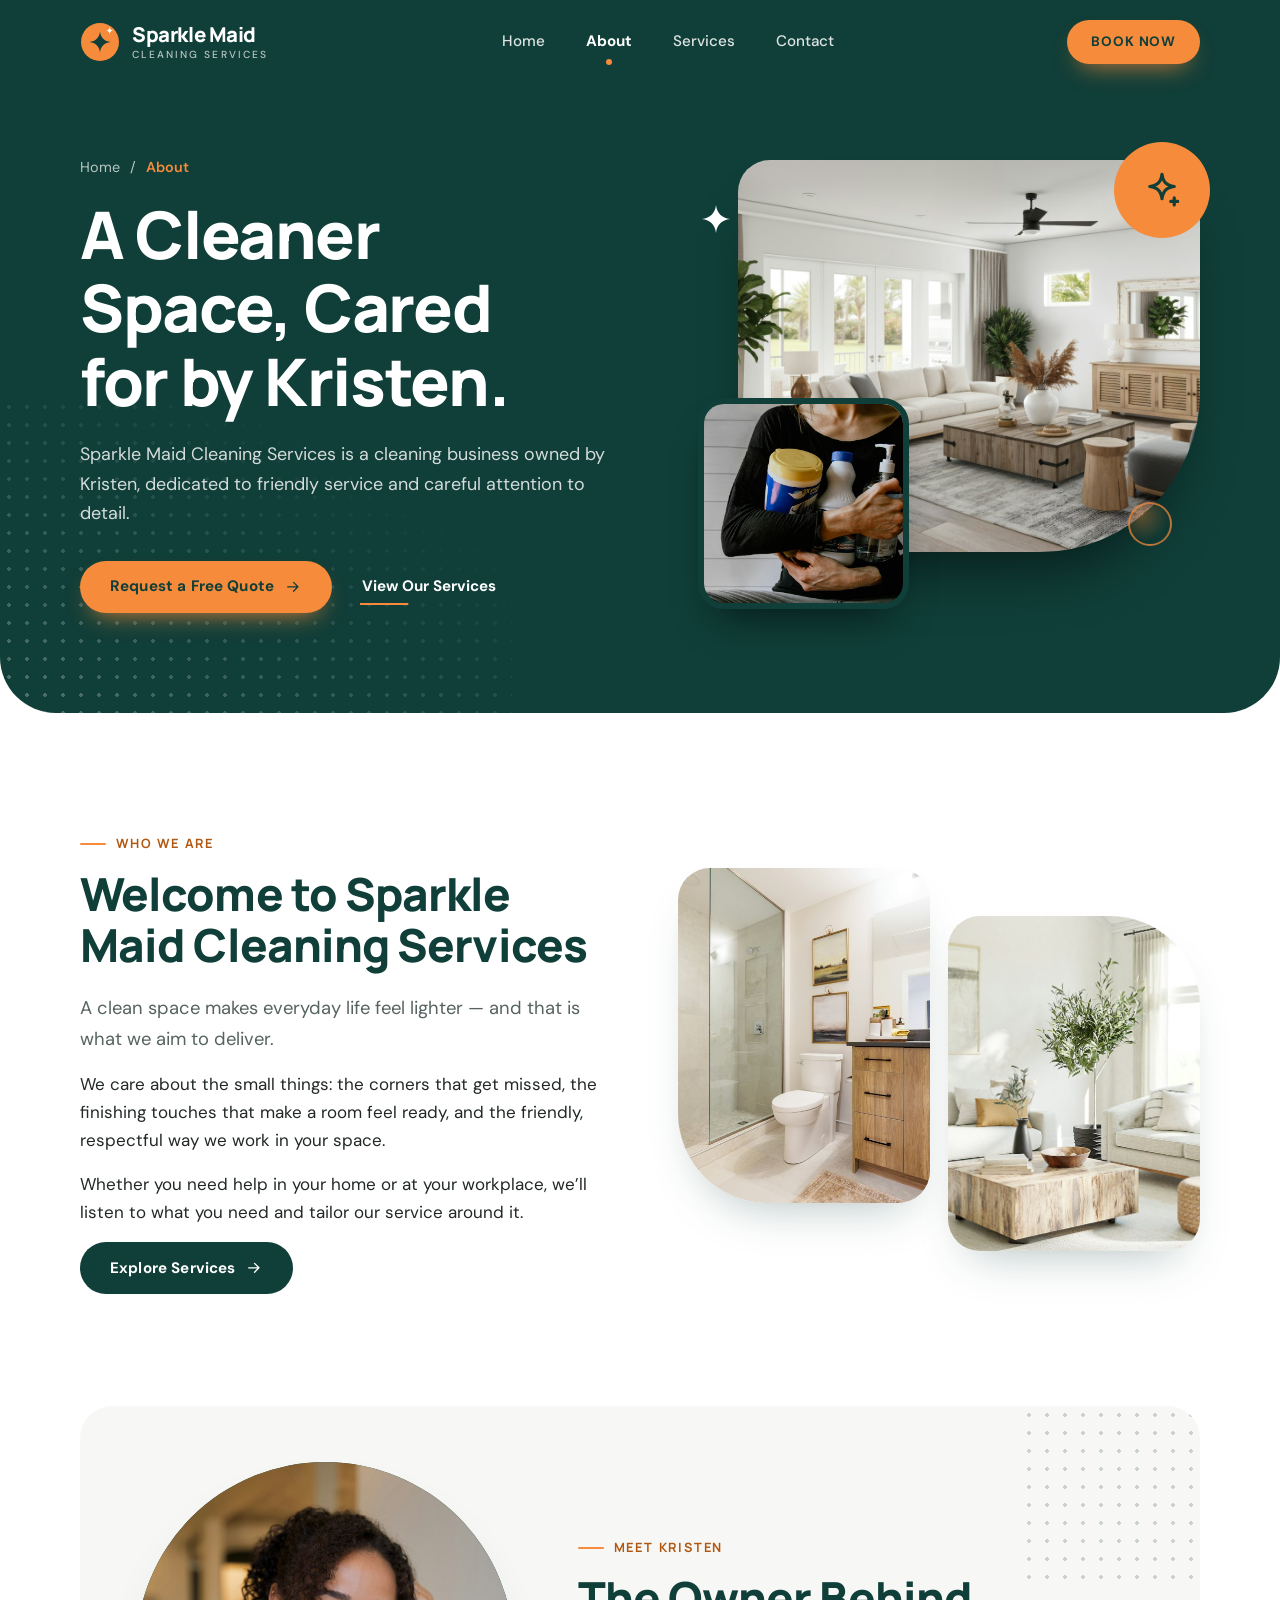
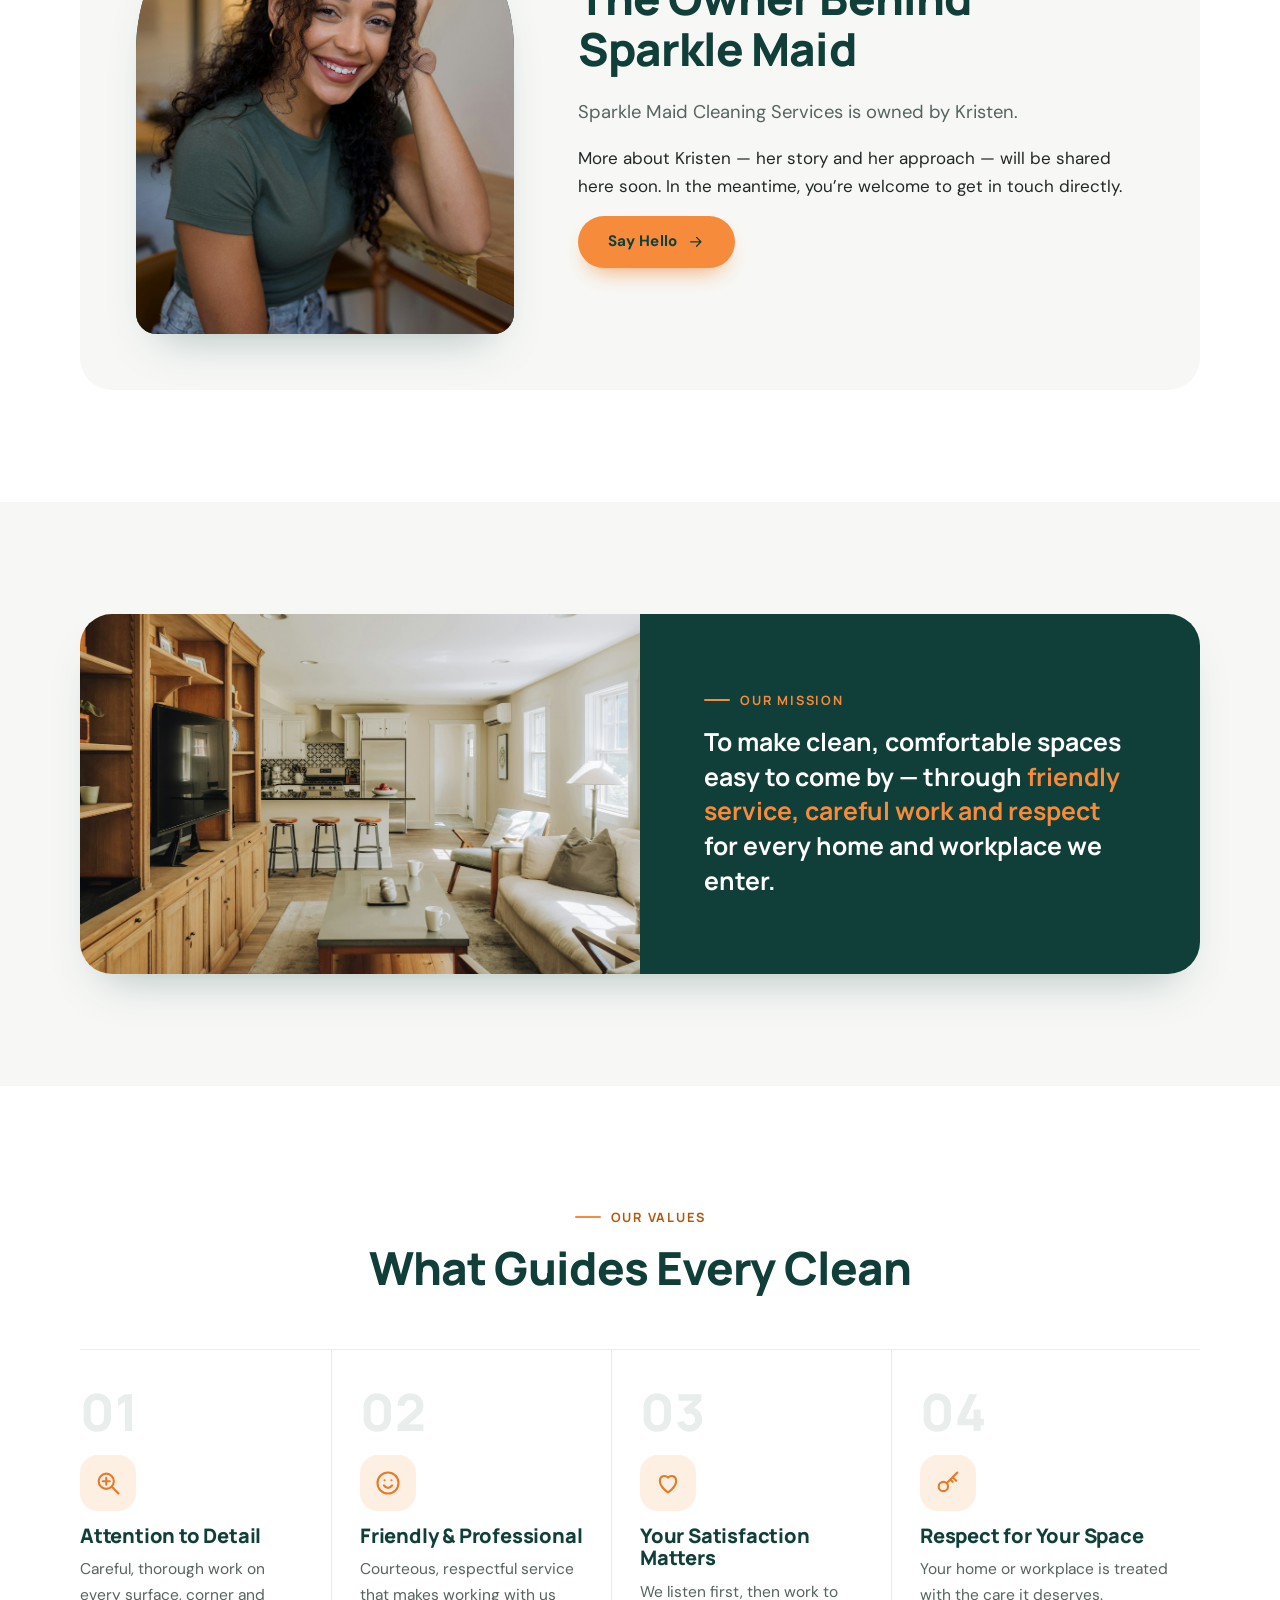
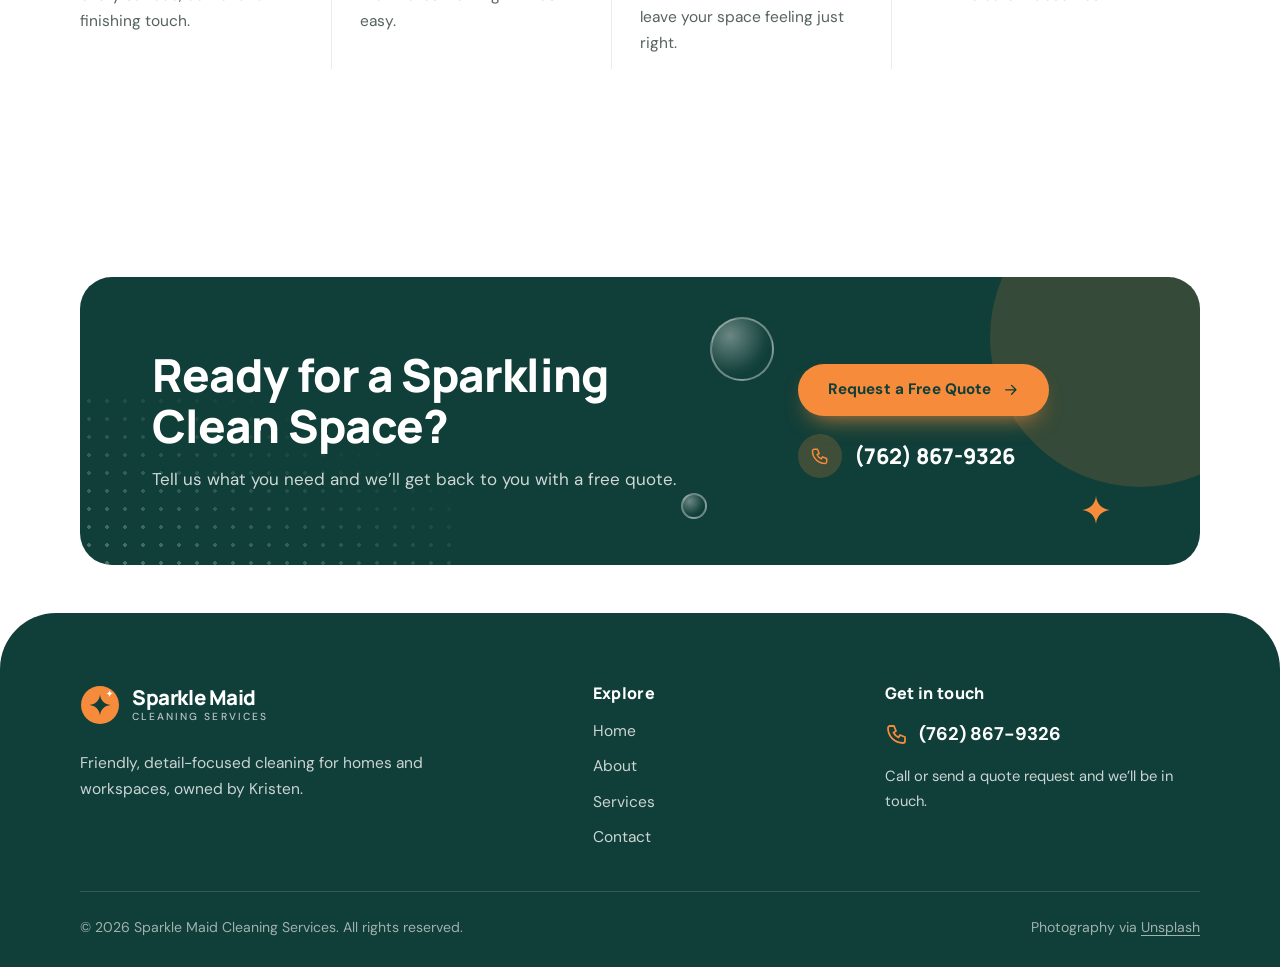
==== commit 75f97cd7: "Fix mobile horizontal overflow, use dummy Kristen portrait, remove repeated photos Co-Authored-By: C" ====
--- a/about.html
+++ b/about.html
@@ -89,7 +89,7 @@
     </div>
     <div class="about-hero-art">
       <div class="big"><img src="images/page-hero-living.jpg" alt="Bright, welcoming living room with white sofas and large windows" width="1500" height="900" fetchpriority="high" decoding="async"></div>
-      <div class="small"><img src="images/about-spray.jpg" alt="Blue-gloved hand holding a spray bottle ready to clean" width="1000" height="667"  decoding="async"></div>
+      <div class="small"><img src="images/about-supplies.jpg" alt="Person in a black top holding an armful of cleaning supplies" width="1000" height="669"  decoding="async"></div>
       <span class="badge" aria-hidden="true"><svg class="icon " aria-hidden="true" focusable="false"><use href="#i-sparkle"/></svg></span>
       <span class="bubble b2 is-orange" aria-hidden="true"></span><span class="spark s2 white" style="" aria-hidden="true"><svg viewBox="0 0 24 24"><path d="M12 0c.8 7 5 11.2 12 12-7 .8-11.2 5-12 12C11.2 17 7 12.8 0 12 7 11.2 11.2 7 12 0z"/></svg></span>
     </div>
@@ -117,14 +117,14 @@
   <div class="container">
     <div class="kristen reveal reveal-zoom">
       <span class="dots dark" aria-hidden="true"></span>
-      <!-- EDITABLE: replace the monogram with <img src="images/kristen.jpg" alt="Kristen, owner of Sparkle Maid Cleaning Services"> once a photo is available -->
-      <div class="kristen-photo" role="img" aria-label="Photo of Kristen coming soon"><span class="initial" aria-hidden="true">K</span><small>Photo coming soon</small></div>
+      <!-- EDITABLE: dummy stock portrait. Replace images/kristen-placeholder.jpg (and this alt text) with a real photo of Kristen. -->
+      <div class="kristen-photo"><img src="images/kristen-placeholder.jpg" alt="Placeholder portrait of a smiling woman, to be replaced with a photo of Kristen" width="900" height="1125" loading="lazy" decoding="async"></div>
       <div>
         <span class="eyebrow">Meet Kristen</span>
         <h2 id="kristen-heading">The Owner Behind Sparkle Maid</h2>
         <p class="lead">Sparkle Maid Cleaning Services is owned by Kristen.</p>
         <!-- EDITABLE: add Kristen's own story, background and approach here -->
-        <p>More about Kristen &mdash; her story, her approach and a photo &mdash; will be shared here soon. In the meantime, you&rsquo;re welcome to get in touch directly.</p>
+        <p>More about Kristen &mdash; her story and her approach &mdash; will be shared here soon. In the meantime, you&rsquo;re welcome to get in touch directly.</p>
         <a class="btn btn-primary" href="contact.html">Say Hello <svg class="icon " aria-hidden="true" focusable="false"><use href="#i-arrow"/></svg></a>
       </div>
     </div>
--- a/css/styles.css
+++ b/css/styles.css
@@ -29,7 +29,7 @@
 
 /* ---------- Reset & base ---------- */
 *, *::before, *::after { box-sizing: border-box; }
-html { scroll-behavior: smooth; -webkit-text-size-adjust: 100%; scroll-padding-top: calc(var(--header-h) + 16px); }
+html { overflow-x: hidden; scroll-behavior: smooth; -webkit-text-size-adjust: 100%; scroll-padding-top: calc(var(--header-h) + 16px); }
 body {
   margin: 0;
   font-family: var(--ff-body);
@@ -37,7 +37,6 @@
   line-height: 1.65;
   color: var(--ink);
   background: var(--white);
-  overflow-x: hidden;
   -webkit-font-smoothing: antialiased;
 }
 img { display: block; max-width: 100%; height: auto; }
@@ -534,3 +533,15 @@
 .contact-art .main img { object-position: 78% 50%; }
 .services-hero .spark.hs1 { left: 7%; bottom: 34%; }
 .services-hero .bubble.h3b { right: 6%; bottom: 20%; }
+.kristen-photo img { object-position: 50% 25%; }
+
+/* Never let off-screen reveal offsets or decorations widen the page on phones */
+@supports (overflow: clip) {
+  html, body { overflow-x: clip; }
+}
+@media (max-width: 960px) {
+  .js .reveal-left, .js .reveal-right { transform: translateY(28px); }
+  .svc-media::before, .svc-feature:nth-child(even) .svc-media::before { inset: 16px 0 -14px 0; }
+  .contact-art .sm { right: 0; }
+}
+@media (max-width: 640px) { .collage .dots { left: 0; top: -16px; } }
